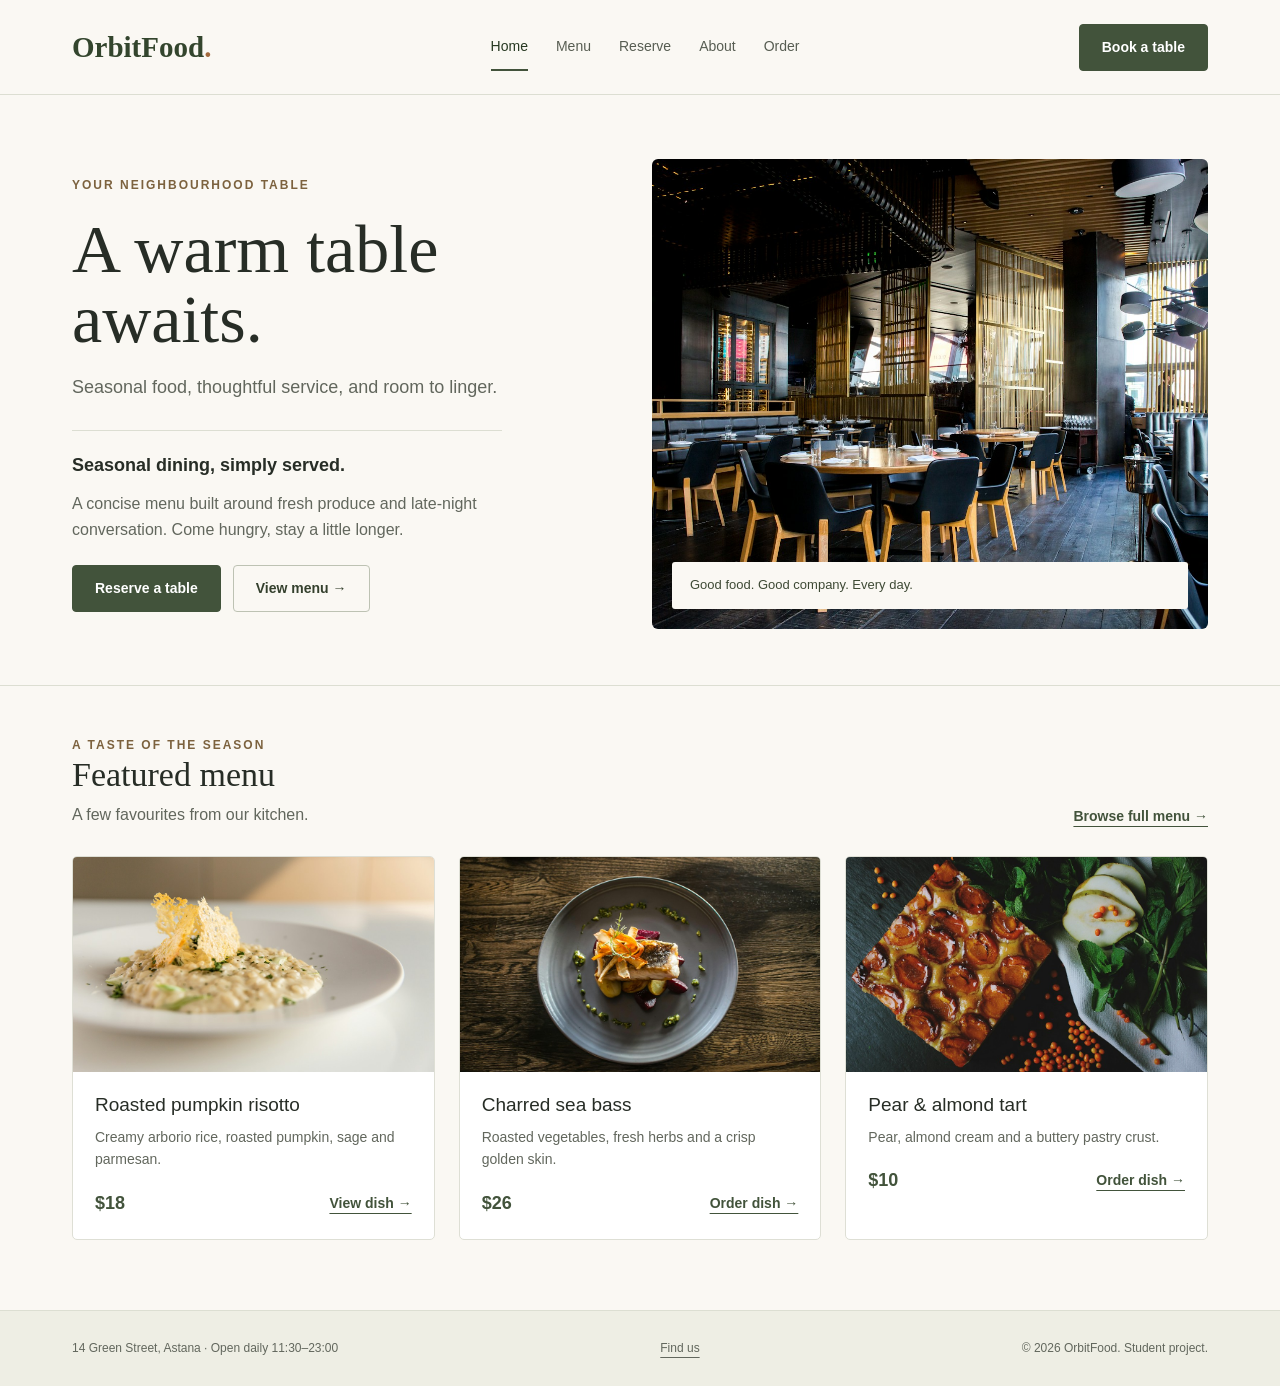
==== index.html @ df1f1b0f "Import OrbitFood endterm project and partner implementation plan" ====
<!DOCTYPE html>
<html lang="en">
<head>
    <meta charset="UTF-8">
    <meta name="viewport" content="width=device-width, initial-scale=1.0">
    <meta name="description" content="Seasonal dining, simply served at OrbitFood, a seasonal restaurant website made for the Web Technologies I midterm.">
    <title>Seasonal dining, simply served | OrbitFood</title>
    <link rel="stylesheet" href="bootstrap/bootstrap.css">
    <link rel="stylesheet" href="css/style.css">
</head>
<body>
    <a class="skip-link" href="#main">Skip to content</a>
    <header class="header">
        <nav class="container navigation" aria-label="Main navigation">
            <a class="logo" href="index.html">OrbitFood<span>.</span></a>
            <ul class="nav-list">
                <li><a href="index.html" class="active" aria-current="page">Home</a></li>
                <li><a href="menu.html">Menu</a></li>
                <li><a href="reservation.html">Reserve</a></li>
                <li><a href="about.html">About</a></li>
                <li><a href="order.html">Order</a></li>
            </ul>
            <a class="btn btn-dark" href="reservation.html">Book a table</a>
        </nav>
    </header>

    <main id="main">
        <section class="hero">
            <div class="container">
                <div class="row align-items-center gx-4 gy-5">
                    <div class="col-md-6">
                        <p class="eyebrow">Your neighbourhood table</p>
                        <h1 id="home-title">A warm table<br>awaits.</h1>
                        <p class="intro">Seasonal food, thoughtful service, and room to linger.</p>
                        <div class="hero-note">
                            <h2>Seasonal dining, simply served.</h2>
                            <p>A concise menu built around fresh produce and late-night conversation. Come hungry, stay a little longer.</p>
                            <div class="buttons">
                                <a class="btn btn-dark" href="reservation.html">Reserve a table</a>
                                <a class="btn btn-outline-dark" href="menu.html">View menu &rarr;</a>
                            </div>
                        </div>
                    </div>
                    <div class="col-md-6">
                        <figure class="hero-photo">
                            <img src="images/restaurant.jpg" alt="Warm restaurant interior with wooden tables and soft lighting" width="700" height="700">
                            <figcaption class="photo-label">Good food. Good company. Every day.</figcaption>
                        </figure>
                    </div>
                </div>
            </div>
        </section>
        <section class="section" id="featured">
            <div class="container">
                <div class="section-head">
                    <div>
                        <p class="eyebrow">A taste of the season</p>
                        <h2>Featured menu</h2>
                        <p>A few favourites from our kitchen.</p>
                    </div>
                    <a class="text-link" href="menu.html">Browse full menu &rarr;</a>
                </div>
                <div class="food-grid">
                    <article class="food-card" id="risotto">
                        <img src="images/risotto.jpg" alt="Creamy risotto served on a white plate" width="600" height="400" loading="lazy">
                        <div class="food-info">
                            <h3><a href="dish.html">Roasted pumpkin risotto</a></h3>
                            <p>Creamy arborio rice, roasted pumpkin, sage and parmesan.</p>
                            <div class="food-bottom">
                                <span class="price">$18</span>
                                <a class="text-link" href="dish.html">View dish &rarr;</a>
                            </div>
                        </div>
                    </article>
                    <article class="food-card" id="fish">
                        <img src="images/fish.jpg" alt="Sea bass with roasted vegetables on a grey plate" width="600" height="400" loading="lazy">
                        <div class="food-info">
                            <h3><a href="menu.html#fish">Charred sea bass</a></h3>
                            <p>Roasted vegetables, fresh herbs and a crisp golden skin.</p>
                            <div class="food-bottom">
                                <span class="price">$26</span>
                                <a class="text-link" href="order.html#fish-choice">Order dish &rarr;</a>
                            </div>
                        </div>
                    </article>
                    <article class="food-card" id="tart">
                        <img src="images/tart.jpg" alt="Fruit tart served with sliced pear and fresh mint" width="600" height="400" loading="lazy">
                        <div class="food-info">
                            <h3><a href="menu.html#tart">Pear &amp; almond tart</a></h3>
                            <p>Pear, almond cream and a buttery pastry crust.</p>
                            <div class="food-bottom">
                                <span class="price">$10</span>
                                <a class="text-link" href="order.html#tart-choice">Order dish &rarr;</a>
                            </div>
                        </div>
                    </article>
                </div>
            </div>
        </section>
    </main>

    <footer class="footer">
        <div class="container footer-content">
            <p>14 Green Street, Astana <span aria-hidden="true">&middot;</span> Open daily 11:30&ndash;23:00</p>
            <a href="about.html#location">Find us</a>
            <p>&copy; 2026 OrbitFood. Student project.</p>
        </div>
    </footer>
</body>
</html>
---- css/style.css ----
* {
    box-sizing: border-box;
}

html {
    scroll-behavior: smooth;
}

body {
    display: flex;
    flex-direction: column;
    min-height: 100vh;
    margin: 0;
    background-color: #faf8f3;
    color: #272d26;
    font-family: Arial, sans-serif;
    font-size: 16px;
    line-height: 1.6;
}

main {
    flex: 1;
}

img {
    display: block;
    max-width: 100%;
}

a {
    color: #42533b;
    text-underline-offset: 5px;
}

a:hover {
    color: #24331e;
}

a:focus-visible,
button:focus-visible,
input:focus-visible,
select:focus-visible,
textarea:focus-visible {
    outline: 3px solid #986737;
    outline-offset: 4px;
}

h1,
h2,
h3 {
    color: #272d26;
    line-height: 1.15;
}

h1,
h2 {
    font-family: Georgia, serif;
    font-weight: normal;
}

h1 {
    margin-bottom: 18px;
    font-size: 54px;
}

h2 {
    margin-bottom: 16px;
    font-size: 34px;
}

h3 {
    font-size: 19px;
}

p {
    color: #62675d;
}

.container {
    max-width: 1160px;
}

.header {
    border-bottom: 1px solid #dcded2;
    background-color: #faf8f3;
}

.navigation {
    display: flex;
    align-items: center;
    justify-content: space-between;
    gap: 24px;
    min-height: 94px;
}

.logo {
    color: #33452d;
    font-family: Georgia, serif;
    font-size: 29px;
    font-weight: bold;
    text-decoration: none;
}

.logo span {
    color: #a3693d;
}

.nav-list {
    display: flex;
    flex-wrap: wrap;
    justify-content: center;
    gap: 28px;
    margin: 0;
    padding: 0;
    list-style: none;
}

.nav-list a {
    display: block;
    padding: 12px 0;
    border-bottom: 2px solid transparent;
    color: #575d52;
    font-size: 14px;
    text-decoration: none;
}

.nav-list a:hover,
.nav-list a.active {
    border-bottom-color: #42533b;
    color: #273922;
}

.btn {
    padding: 12px 22px;
    border-radius: 4px;
    font-size: 14px;
    font-weight: bold;
}

.btn-dark {
    border-color: #42533b;
    background-color: #42533b;
    color: #ffffff;
}

.btn-dark:hover,
.btn-dark:focus-visible {
    border-color: #2b3926;
    background-color: #2b3926;
    color: #ffffff;
}

.btn-outline-dark {
    border-color: #bdc2b3;
    color: #34402d;
}

.btn-outline-dark:hover {
    border-color: #42533b;
    background-color: #42533b;
    color: #ffffff;
}

.hero {
    padding: 64px 0 56px;
}

.eyebrow {
    margin-bottom: 18px;
    color: #7c623e;
    font-size: 12px;
    font-weight: bold;
    letter-spacing: 2px;
    text-transform: uppercase;
}

#home-title {
    max-width: 480px;
    font-size: 68px;
    line-height: 1.04;
}

.intro {
    max-width: 440px;
    font-size: 18px;
}

.hero-note {
    max-width: 430px;
    margin-top: 28px;
    padding-top: 24px;
    border-top: 1px solid #dcded2;
}

.hero-note h2 {
    font-family: Arial, sans-serif;
    font-size: 18px;
    font-weight: bold;
}

.buttons {
    display: flex;
    flex-wrap: wrap;
    gap: 12px;
    margin-top: 22px;
}

.hero-photo {
    position: relative;
    margin: 0;
}

.hero-photo img {
    width: 100%;
    height: 470px;
    border-radius: 6px;
    object-fit: cover;
}

.photo-label {
    position: absolute;
    right: 20px;
    bottom: 20px;
    left: 20px;
    padding: 13px 18px;
    border-radius: 3px;
    background-color: #faf8f3;
    color: #3e4a35;
    font-size: 13px;
}

.section {
    padding: 50px 0;
    border-top: 1px solid #dcded2;
}

.section-head {
    display: flex;
    align-items: flex-end;
    justify-content: space-between;
    gap: 24px;
    margin-bottom: 28px;
}

.section-head h2 {
    margin-bottom: 8px;
}

.section-head p {
    margin-bottom: 0;
}

.text-link {
    font-size: 14px;
    font-weight: bold;
}

.food-grid {
    display: grid;
    grid-template-columns: repeat(3, 1fr);
    gap: 24px;
}

.food-card {
    overflow: hidden;
    border: 1px solid #dedfd5;
    border-radius: 5px;
    background-color: #ffffff;
}

.food-card img {
    width: 100%;
    height: 215px;
    object-fit: cover;
}

.food-info {
    padding: 22px;
}

.food-info h3 {
    margin-bottom: 10px;
}

.food-info h3 a {
    color: inherit;
    text-decoration: none;
}

.food-info h3 a:hover {
    text-decoration: underline;
}

.food-info p {
    margin-bottom: 18px;
    font-size: 14px;
}

.food-bottom {
    display: flex;
    align-items: center;
    justify-content: space-between;
    gap: 12px;
}

.price {
    color: #42533b;
    font-size: 18px;
    font-weight: bold;
}

.page-top {
    padding: 46px 0 30px;
}

.page-top p:last-child {
    margin-bottom: 0;
}

.page-content {
    padding-bottom: 60px;
}

.panel {
    height: 100%;
    padding: 30px;
    border: 1px solid #dedfd5;
    border-radius: 5px;
    background-color: #ffffff;
}

.panel h2 {
    font-size: 28px;
}

.side-panel {
    background-color: #eeeee4;
}

.side-panel h3 {
    margin-top: 26px;
    font-size: 16px;
}

.side-panel p,
.side-panel li {
    font-size: 14px;
}

.page-photo {
    width: 100%;
    height: 390px;
    border-radius: 5px;
    object-fit: cover;
}

.crumbs {
    display: flex;
    gap: 12px;
    margin: 0 0 22px;
    padding: 0;
    color: #676c61;
    font-size: 13px;
    list-style: none;
}

.tag {
    display: inline-block;
    margin: 0 6px 10px 0;
    padding: 4px 10px;
    border-radius: 3px;
    background-color: #eeeee4;
    color: #4e5945;
    font-size: 12px;
}

.details-list {
    padding-left: 20px;
    color: #62675d;
}

.category-links {
    display: flex;
    flex-wrap: wrap;
    gap: 10px;
    margin: 22px 0 30px;
}

.menu-section {
    margin-bottom: 44px;
    scroll-margin-top: 24px;
}

.menu-section h2 {
    margin-bottom: 22px;
}

.menu-section .food-grid {
    grid-template-columns: 1fr;
}

.menu-section .food-card {
    display: grid;
    grid-template-columns: 230px 1fr;
}

.menu-section .food-card img {
    height: 210px;
}

img[src="images/toast.jpg"] {
    object-position: center 75%;
}

.form-label {
    margin-bottom: 8px;
    color: #394333;
    font-size: 14px;
    font-weight: bold;
}

.form-control,
.form-select {
    min-height: 47px;
    border-color: #c9cebf;
    border-radius: 3px;
    background-color: #fcfcf8;
    color: #394333;
    font-size: 15px;
}

.form-control:focus,
.form-select:focus {
    border-color: #42533b;
    background-color: #ffffff;
    box-shadow: none;
}

textarea.form-control {
    min-height: 100px;
}

.small-note {
    margin-top: 16px;
    margin-bottom: 0;
    font-size: 13px;
}

.hours {
    margin-bottom: 0;
    font-size: 14px;
}

.hours caption {
    padding-top: 0;
    caption-side: top;
    color: #62675d;
}

.hours th,
.hours td {
    padding: 13px 10px;
    border-color: #dedfd5;
    background-color: transparent;
    color: #394333;
}

.location {
    display: flex;
    flex-direction: column;
    justify-content: center;
    height: 100%;
    padding: 40px;
    border-radius: 5px;
    background-color: #e8eadf;
}

.location address {
    margin-bottom: 20px;
    color: #525e47;
    font-style: normal;
}

.location .btn {
    align-self: flex-start;
}

.order-list {
    margin: 0;
    padding: 0;
    border: 0;
}

.order-list legend {
    margin-bottom: 20px;
    font-family: Georgia, serif;
    font-size: 28px;
}

.order-item {
    display: flex;
    align-items: center;
    gap: 18px;
    margin-bottom: 14px;
    padding: 16px;
    border: 1px solid #dedfd5;
    border-radius: 5px;
    background-color: #ffffff;
}

.order-item img {
    width: 88px;
    height: 88px;
    border-radius: 3px;
    object-fit: cover;
}

.order-item label {
    flex: 1;
    cursor: pointer;
}

.order-item strong,
.order-item small {
    display: block;
}

.order-item small {
    margin: 5px 0;
    color: #62675d;
}

.order-item input {
    width: 22px;
    height: 22px;
    accent-color: #42533b;
    cursor: pointer;
}

.order-item input:checked + label strong {
    color: #4b662f;
    text-decoration: underline;
    text-underline-offset: 4px;
}

.result {
    max-width: 700px;
    margin: 65px auto;
    padding: 45px;
    border: 1px solid #dedfd5;
    border-radius: 5px;
    background-color: #ffffff;
}

.result h1 {
    font-size: 42px;
}

.footer {
    margin-top: 20px;
    padding: 28px 0;
    border-top: 1px solid #dcded2;
    background-color: #eeeee4;
}

.footer-content {
    display: flex;
    flex-wrap: wrap;
    align-items: center;
    justify-content: space-between;
    gap: 15px;
}

.footer p,
.footer a {
    margin: 0;
    color: #62675d;
    font-size: 12px;
}

.skip-link {
    position: absolute;
    top: -70px;
    left: 12px;
    z-index: 10;
    padding: 12px 18px;
    background-color: #ffffff;
}

.skip-link:focus {
    top: 12px;
}

@media (max-width: 991px) {
    .navigation {
        gap: 16px;
    }

    .nav-list {
        gap: 18px;
    }

    #home-title {
        font-size: 54px;
    }

    .hero-photo img {
        height: 440px;
    }

    .food-grid {
        grid-template-columns: repeat(2, 1fr);
    }

    .page-photo {
        height: 360px;
    }
}

@media (max-width: 767px) {
    .navigation {
        flex-wrap: wrap;
        padding-top: 16px;
        padding-bottom: 12px;
    }

    .nav-list {
        order: 3;
        width: 100%;
        justify-content: space-between;
        gap: 10px;
    }

    .hero {
        padding-top: 35px;
    }

    h1,
    #home-title {
        font-size: 46px;
    }

    .hero-photo img {
        height: 340px;
    }

    .hero-note,
    .intro {
        max-width: none;
    }

    .section-head {
        align-items: flex-start;
        flex-direction: column;
        gap: 12px;
    }

    .food-grid {
        grid-template-columns: 1fr;
    }

    .food-card img {
        height: 260px;
    }

    .menu-section .food-card {
        grid-template-columns: 1fr;
    }

    .menu-section .food-card img {
        height: 240px;
    }

    .panel,
    .location,
    .result {
        padding: 24px;
    }

    .order-item {
        gap: 12px;
        padding: 12px;
    }

    .order-item img {
        width: 62px;
        height: 75px;
    }

    .order-item small {
        font-size: 12px;
    }

    .footer-content {
        flex-direction: column;
        align-items: flex-start;
    }
}

/* Endterm menu controls reuse the existing restaurant palette and grid. */
.menu-tools { height: auto; margin-bottom: 32px; }
.menu-actions { display: flex; flex-wrap: wrap; align-items: center; gap: 16px; }
.menu-actions label { color: #394333; }
.menu-actions input { accent-color: #42533b; }
.favorite-button { margin-top: 18px; }
.favorite-button[aria-pressed="true"] { background: #eeeee4; border-color: #42533b; }
#menu-results { padding-top: 8px; }
[hidden] { display: none !important; }
@media (max-width: 767px) {
    .menu-tools { padding: 20px; }
    .menu-actions { align-items: stretch; flex-direction: column; }
}
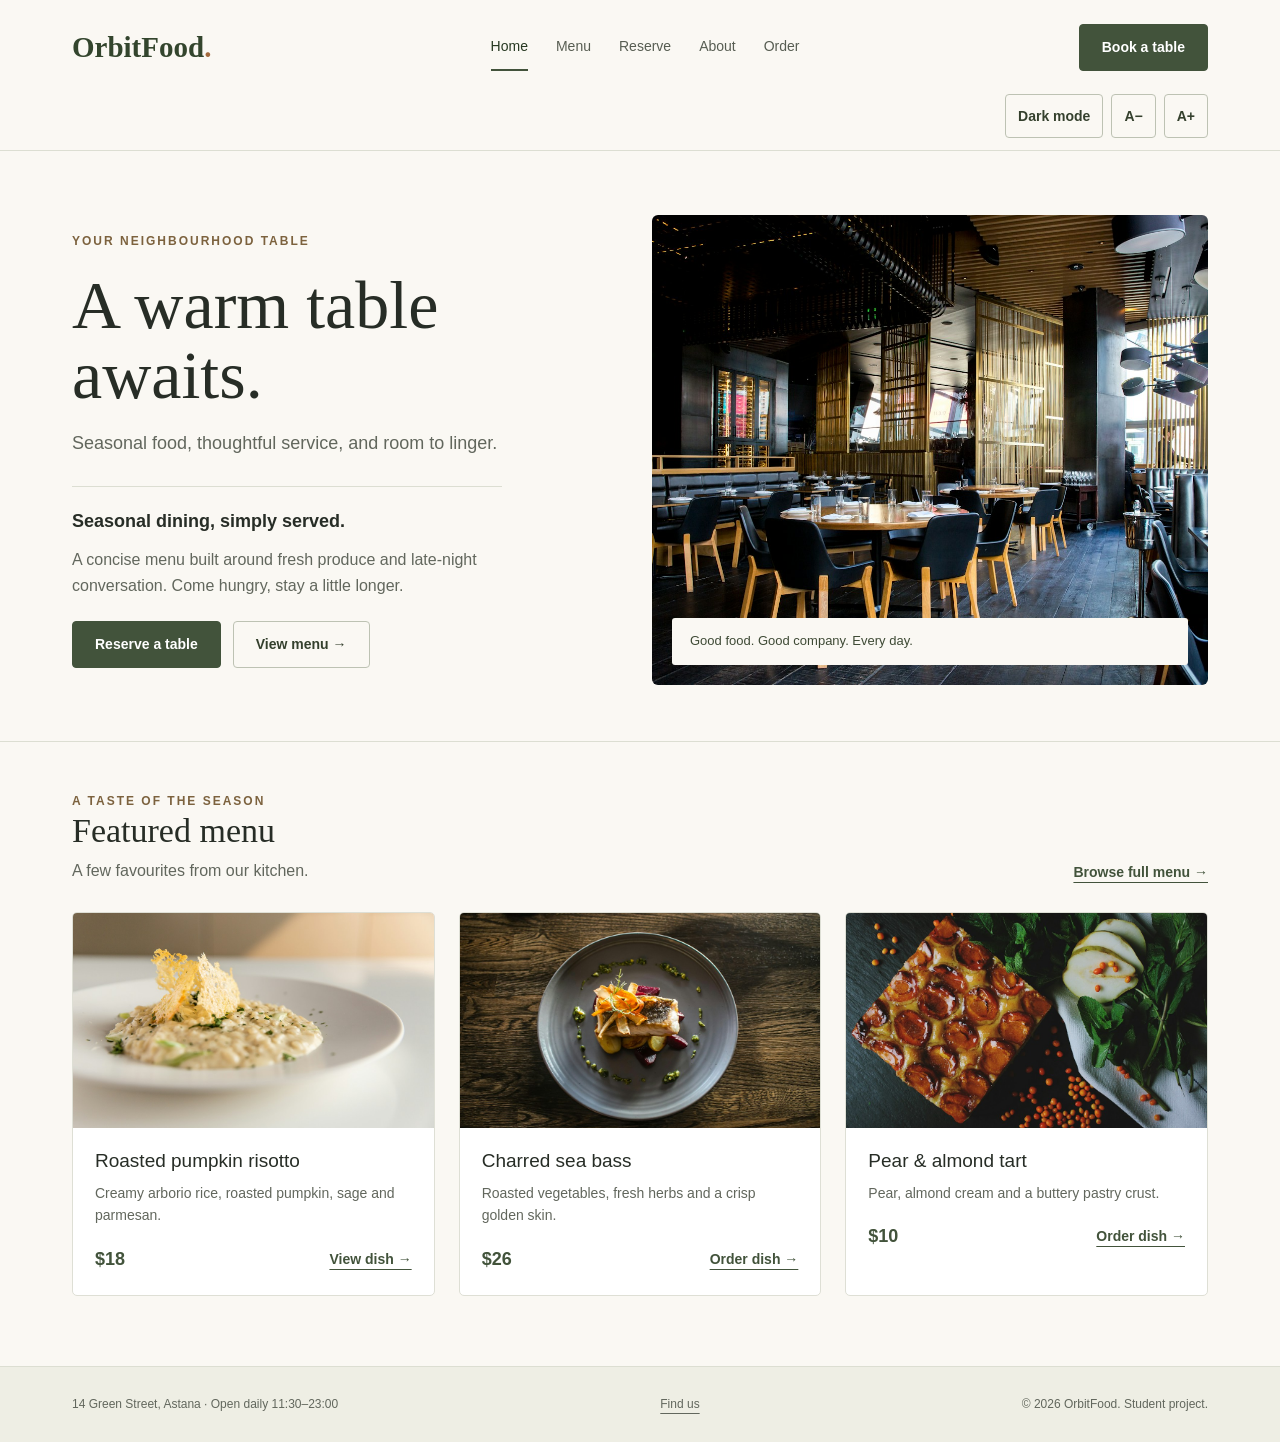
==== commit 469c7f9c: "Добавлены тёмная тема и настройка размера текста Переключатель темы и кнопки изменения размера текст" ====
--- a/index.html
+++ b/index.html
@@ -5,8 +5,12 @@
     <meta name="viewport" content="width=device-width, initial-scale=1.0">
     <meta name="description" content="Seasonal dining, simply served at OrbitFood, a seasonal restaurant website made for the Web Technologies I midterm.">
     <title>Seasonal dining, simply served | OrbitFood</title>
+    <script src="js/storage-service.js"></script>
+    <script src="js/preferences.js"></script>
     <link rel="stylesheet" href="bootstrap/bootstrap.css">
     <link rel="stylesheet" href="css/style.css">
+    <script src="js/menu-data.js" defer></script>
+    <script src="js/dish-history.js" defer></script>
 </head>
 <body>
     <a class="skip-link" href="#main">Skip to content</a>
@@ -22,6 +26,12 @@
             </ul>
             <a class="btn btn-dark" href="reservation.html">Book a table</a>
         </nav>
+        <div class="container display-preferences" id="display-preferences" role="group" aria-label="Display preferences" hidden>
+            <button class="btn btn-outline-dark" id="theme-toggle" type="button" aria-pressed="false">Dark mode</button>
+            <button class="btn btn-outline-dark" id="font-decrease" type="button" aria-label="Decrease text size">A&minus;</button>
+            <button class="btn btn-outline-dark" id="font-increase" type="button" aria-label="Increase text size">A+</button>
+            <span class="visually-hidden" id="font-status" role="status"></span>
+        </div>
     </header>
 
     <main id="main">
@@ -64,18 +74,18 @@
                     <article class="food-card" id="risotto">
                         <img src="images/risotto.jpg" alt="Creamy risotto served on a white plate" width="600" height="400" loading="lazy">
                         <div class="food-info">
-                            <h3><a href="dish.html">Roasted pumpkin risotto</a></h3>
+                            <h3><a href="dish.html?id=risotto">Roasted pumpkin risotto</a></h3>
                             <p>Creamy arborio rice, roasted pumpkin, sage and parmesan.</p>
                             <div class="food-bottom">
                                 <span class="price">$18</span>
-                                <a class="text-link" href="dish.html">View dish &rarr;</a>
+                                <a class="text-link" href="dish.html?id=risotto">View dish &rarr;</a>
                             </div>
                         </div>
                     </article>
                     <article class="food-card" id="fish">
                         <img src="images/fish.jpg" alt="Sea bass with roasted vegetables on a grey plate" width="600" height="400" loading="lazy">
                         <div class="food-info">
-                            <h3><a href="menu.html#fish">Charred sea bass</a></h3>
+                            <h3><a href="dish.html?id=fish">Charred sea bass</a></h3>
                             <p>Roasted vegetables, fresh herbs and a crisp golden skin.</p>
                             <div class="food-bottom">
                                 <span class="price">$26</span>
@@ -86,7 +96,7 @@
                     <article class="food-card" id="tart">
                         <img src="images/tart.jpg" alt="Fruit tart served with sliced pear and fresh mint" width="600" height="400" loading="lazy">
                         <div class="food-info">
-                            <h3><a href="menu.html#tart">Pear &amp; almond tart</a></h3>
+                            <h3><a href="dish.html?id=tart">Pear &amp; almond tart</a></h3>
                             <p>Pear, almond cream and a buttery pastry crust.</p>
                             <div class="food-bottom">
                                 <span class="price">$10</span>
@@ -97,6 +107,16 @@
                 </div>
             </div>
         </section>
+        <section class="section" id="recent-dishes" aria-labelledby="recent-heading" hidden>
+            <div class="container">
+                <div class="section-head">
+                    <h2 id="recent-heading">Recently viewed</h2>
+                    <button class="btn btn-outline-dark" id="clear-recent" type="button">Clear history</button>
+                </div>
+                <div class="food-grid" id="recent-list"></div>
+            </div>
+        </section>
+        <p class="visually-hidden" id="recent-status" role="status"></p>
     </main>
 
     <footer class="footer">
--- a/css/style.css
+++ b/css/style.css
@@ -1,3 +1,67 @@
+:root {
+    --page-bg: #faf8f3;
+    --surface-bg: #ffffff;
+    --subtle-bg: #eeeee4;
+    --location-bg: #e8eadf;
+    --input-bg: #fcfcf8;
+    --ink: #272d26;
+    --muted-ink: #62675d;
+    --field-ink: #394333;
+    --link-ink: #42533b;
+    --link-hover: #24331e;
+    --logo-ink: #33452d;
+    --logo-accent: #a3693d;
+    --eyebrow-ink: #7c623e;
+    --nav-ink: #575d52;
+    --nav-active: #273922;
+    --outline-ink: #34402d;
+    --caption-ink: #3e4a35;
+    --crumb-ink: #676c61;
+    --tag-ink: #4e5945;
+    --address-ink: #525e47;
+    --selected-ink: #4b662f;
+    --divider: #dcded2;
+    --card-border: #dedfd5;
+    --field-border: #c9cebf;
+    --button-border: #bdc2b3;
+    --focus-ring: #986737;
+    --action-bg: #42533b;
+    --action-hover: #2b3926;
+    --action-ink: #ffffff;
+}
+
+:root[data-bs-theme="dark"] {
+    --page-bg: #191d19;
+    --surface-bg: #222922;
+    --subtle-bg: #2b342a;
+    --location-bg: #303c2d;
+    --input-bg: #1b211b;
+    --ink: #eff2e9;
+    --muted-ink: #c1cbb9;
+    --field-ink: #e0e8d9;
+    --link-ink: #b9d5a8;
+    --link-hover: #e1f3d4;
+    --logo-ink: #e1efda;
+    --logo-accent: #e7ad7b;
+    --eyebrow-ink: #e1ba8e;
+    --nav-ink: #c5cfbe;
+    --nav-active: #e1f3d4;
+    --outline-ink: #d9e8d0;
+    --caption-ink: #dbe6d4;
+    --crumb-ink: #c1cbb9;
+    --tag-ink: #c1cbb9;
+    --address-ink: #cbd8c3;
+    --selected-ink: #c3dea9;
+    --divider: #444f42;
+    --card-border: #444f42;
+    --field-border: #788570;
+    --button-border: #788570;
+    --focus-ring: #f3bb83;
+    --action-bg: #b9d5a8;
+    --action-hover: #d0e5c3;
+    --action-ink: #1b2816;
+}
+
 * {
     box-sizing: border-box;
 }
@@ -11,10 +75,10 @@
     flex-direction: column;
     min-height: 100vh;
     margin: 0;
-    background-color: #faf8f3;
-    color: #272d26;
+    background-color: var(--page-bg);
+    color: var(--ink);
     font-family: Arial, sans-serif;
-    font-size: 16px;
+    font-size: 1rem;
     line-height: 1.6;
 }
 
@@ -28,16 +92,17 @@
 }
 
 a {
-    color: #42533b;
+    color: var(--link-ink);
     text-underline-offset: 5px;
 }
 
 a:hover {
-    color: #24331e;
+    color: var(--link-hover);
 }
 
 a:focus-visible,
 button:focus-visible,
+.btn:focus-visible,
 input:focus-visible,
 select:focus-visible,
 textarea:focus-visible {
@@ -48,7 +113,7 @@
 h1,
 h2,
 h3 {
-    color: #272d26;
+    color: var(--ink);
     line-height: 1.15;
 }
 
@@ -60,20 +125,20 @@
 
 h1 {
     margin-bottom: 18px;
-    font-size: 54px;
+    font-size: 3.375rem;
 }
 
 h2 {
     margin-bottom: 16px;
-    font-size: 34px;
+    font-size: 2.125rem;
 }
 
 h3 {
-    font-size: 19px;
+    font-size: 1.1875rem;
 }
 
 p {
-    color: #62675d;
+    color: var(--muted-ink);
 }
 
 .container {
@@ -82,7 +147,7 @@
 
 .header {
     border-bottom: 1px solid #dcded2;
-    background-color: #faf8f3;
+    background-color: var(--page-bg);
 }
 
 .navigation {
@@ -93,16 +158,51 @@
     min-height: 94px;
 }
 
+.display-preferences {
+    display: flex;
+    flex-wrap: wrap;
+    justify-content: flex-end;
+    gap: 8px;
+    padding-bottom: 12px;
+}
+
+.display-preferences .btn {
+    min-width: 44px;
+    min-height: 44px;
+    padding: 6px 12px;
+}
+
+.display-preferences [aria-disabled="true"] {
+    opacity: .65;
+    cursor: default;
+}
+
+.display-preferences [aria-pressed="true"] {
+    background-color: var(--action-bg);
+    border-color: var(--action-bg);
+    color: var(--action-ink);
+}
+
+:root[data-bs-theme="dark"] .text-danger {
+    --bs-danger-rgb: 255, 172, 172;
+}
+
+.recipe-open {
+    --bs-btn-color: var(--link-ink);
+    --bs-btn-hover-color: var(--link-hover);
+    --bs-btn-active-color: var(--link-hover);
+}
+
 .logo {
-    color: #33452d;
+    color: var(--logo-ink);
     font-family: Georgia, serif;
-    font-size: 29px;
+    font-size: 1.8125rem;
     font-weight: bold;
     text-decoration: none;
 }
 
 .logo span {
-    color: #a3693d;
+    color: var(--logo-accent);
 }
 
 .nav-list {
@@ -119,46 +219,49 @@
     display: block;
     padding: 12px 0;
     border-bottom: 2px solid transparent;
-    color: #575d52;
-    font-size: 14px;
+    color: var(--nav-ink);
+    font-size: 0.875rem;
     text-decoration: none;
 }
 
 .nav-list a:hover,
 .nav-list a.active {
-    border-bottom-color: #42533b;
-    color: #273922;
+    border-bottom-color: var(--link-ink);
+    color: var(--nav-active);
 }
 
 .btn {
     padding: 12px 22px;
     border-radius: 4px;
-    font-size: 14px;
+    font-size: 0.875rem;
     font-weight: bold;
 }
 
 .btn-dark {
-    border-color: #42533b;
-    background-color: #42533b;
-    color: #ffffff;
+    border-color: var(--action-bg);
+    background-color: var(--action-bg);
+    color: var(--action-ink);
 }
 
 .btn-dark:hover,
-.btn-dark:focus-visible {
-    border-color: #2b3926;
-    background-color: #2b3926;
-    color: #ffffff;
+.btn-dark:focus-visible,
+.btn-dark:active {
+    border-color: var(--action-hover);
+    background-color: var(--action-hover);
+    color: var(--action-ink);
 }
 
 .btn-outline-dark {
-    border-color: #bdc2b3;
-    color: #34402d;
-}
-
-.btn-outline-dark:hover {
-    border-color: #42533b;
-    background-color: #42533b;
-    color: #ffffff;
+    border-color: var(--button-border);
+    color: var(--outline-ink);
+}
+
+.btn-outline-dark:hover,
+.btn-outline-dark:active,
+.btn-outline-dark.active {
+    border-color: var(--action-bg);
+    background-color: var(--action-bg);
+    color: var(--action-ink);
 }
 
 .hero {
@@ -167,8 +270,8 @@
 
 .eyebrow {
     margin-bottom: 18px;
-    color: #7c623e;
-    font-size: 12px;
+    color: var(--eyebrow-ink);
+    font-size: 0.75rem;
     font-weight: bold;
     letter-spacing: 2px;
     text-transform: uppercase;
@@ -176,13 +279,13 @@
 
 #home-title {
     max-width: 480px;
-    font-size: 68px;
+    font-size: 4.25rem;
     line-height: 1.04;
 }
 
 .intro {
     max-width: 440px;
-    font-size: 18px;
+    font-size: 1.125rem;
 }
 
 .hero-note {
@@ -194,7 +297,7 @@
 
 .hero-note h2 {
     font-family: Arial, sans-serif;
-    font-size: 18px;
+    font-size: 1.125rem;
     font-weight: bold;
 }
 
@@ -224,9 +327,9 @@
     left: 20px;
     padding: 13px 18px;
     border-radius: 3px;
-    background-color: #faf8f3;
-    color: #3e4a35;
-    font-size: 13px;
+    background-color: var(--page-bg);
+    color: var(--caption-ink);
+    font-size: 0.8125rem;
 }
 
 .section {
@@ -251,21 +354,25 @@
 }
 
 .text-link {
-    font-size: 14px;
+    font-size: 0.875rem;
     font-weight: bold;
 }
 
 .food-grid {
     display: grid;
-    grid-template-columns: repeat(3, 1fr);
+    grid-template-columns: repeat(3, minmax(0, 1fr));
     gap: 24px;
+}
+
+.recipe-instructions {
+    white-space: pre-line;
 }
 
 .food-card {
     overflow: hidden;
     border: 1px solid #dedfd5;
     border-radius: 5px;
-    background-color: #ffffff;
+    background-color: var(--surface-bg);
 }
 
 .food-card img {
@@ -293,7 +400,7 @@
 
 .food-info p {
     margin-bottom: 18px;
-    font-size: 14px;
+    font-size: 0.875rem;
 }
 
 .food-bottom {
@@ -304,8 +411,8 @@
 }
 
 .price {
-    color: #42533b;
-    font-size: 18px;
+    color: var(--link-ink);
+    font-size: 1.125rem;
     font-weight: bold;
 }
 
@@ -326,25 +433,25 @@
     padding: 30px;
     border: 1px solid #dedfd5;
     border-radius: 5px;
-    background-color: #ffffff;
+    background-color: var(--surface-bg);
 }
 
 .panel h2 {
-    font-size: 28px;
+    font-size: 1.75rem;
 }
 
 .side-panel {
-    background-color: #eeeee4;
+    background-color: var(--subtle-bg);
 }
 
 .side-panel h3 {
     margin-top: 26px;
-    font-size: 16px;
+    font-size: 1rem;
 }
 
 .side-panel p,
 .side-panel li {
-    font-size: 14px;
+    font-size: 0.875rem;
 }
 
 .page-photo {
@@ -359,8 +466,8 @@
     gap: 12px;
     margin: 0 0 22px;
     padding: 0;
-    color: #676c61;
-    font-size: 13px;
+    color: var(--crumb-ink);
+    font-size: 0.8125rem;
     list-style: none;
 }
 
@@ -369,14 +476,14 @@
     margin: 0 6px 10px 0;
     padding: 4px 10px;
     border-radius: 3px;
-    background-color: #eeeee4;
-    color: #4e5945;
-    font-size: 12px;
+    background-color: var(--subtle-bg);
+    color: var(--tag-ink);
+    font-size: 0.75rem;
 }
 
 .details-list {
     padding-left: 20px;
-    color: #62675d;
+    color: var(--muted-ink);
 }
 
 .category-links {
@@ -414,25 +521,26 @@
 
 .form-label {
     margin-bottom: 8px;
-    color: #394333;
-    font-size: 14px;
+    color: var(--field-ink);
+    font-size: 0.875rem;
     font-weight: bold;
 }
 
 .form-control,
 .form-select {
     min-height: 47px;
-    border-color: #c9cebf;
+    border-color: var(--field-border);
     border-radius: 3px;
-    background-color: #fcfcf8;
-    color: #394333;
-    font-size: 15px;
+    background-color: var(--input-bg);
+    color: var(--field-ink);
+    font-size: 0.9375rem;
 }
 
 .form-control:focus,
 .form-select:focus {
-    border-color: #42533b;
-    background-color: #ffffff;
+    border-color: var(--action-bg);
+    background-color: var(--surface-bg);
+    color: var(--field-ink);
     box-shadow: none;
 }
 
@@ -443,26 +551,26 @@
 .small-note {
     margin-top: 16px;
     margin-bottom: 0;
-    font-size: 13px;
+    font-size: 0.8125rem;
 }
 
 .hours {
     margin-bottom: 0;
-    font-size: 14px;
+    font-size: 0.875rem;
 }
 
 .hours caption {
     padding-top: 0;
     caption-side: top;
-    color: #62675d;
+    color: var(--muted-ink);
 }
 
 .hours th,
 .hours td {
     padding: 13px 10px;
-    border-color: #dedfd5;
+    border-color: var(--card-border);
     background-color: transparent;
-    color: #394333;
+    color: var(--field-ink);
 }
 
 .location {
@@ -472,12 +580,12 @@
     height: 100%;
     padding: 40px;
     border-radius: 5px;
-    background-color: #e8eadf;
+    background-color: var(--location-bg);
 }
 
 .location address {
     margin-bottom: 20px;
-    color: #525e47;
+    color: var(--address-ink);
     font-style: normal;
 }
 
@@ -494,7 +602,7 @@
 .order-list legend {
     margin-bottom: 20px;
     font-family: Georgia, serif;
-    font-size: 28px;
+    font-size: 1.75rem;
 }
 
 .order-item {
@@ -505,7 +613,7 @@
     padding: 16px;
     border: 1px solid #dedfd5;
     border-radius: 5px;
-    background-color: #ffffff;
+    background-color: var(--surface-bg);
 }
 
 .order-item img {
@@ -527,18 +635,18 @@
 
 .order-item small {
     margin: 5px 0;
-    color: #62675d;
+    color: var(--muted-ink);
 }
 
 .order-item input {
     width: 22px;
     height: 22px;
-    accent-color: #42533b;
+    accent-color: var(--action-bg);
     cursor: pointer;
 }
 
 .order-item input:checked + label strong {
-    color: #4b662f;
+    color: var(--selected-ink);
     text-decoration: underline;
     text-underline-offset: 4px;
 }
@@ -549,18 +657,18 @@
     padding: 45px;
     border: 1px solid #dedfd5;
     border-radius: 5px;
-    background-color: #ffffff;
+    background-color: var(--surface-bg);
 }
 
 .result h1 {
-    font-size: 42px;
+    font-size: 2.625rem;
 }
 
 .footer {
     margin-top: 20px;
     padding: 28px 0;
     border-top: 1px solid #dcded2;
-    background-color: #eeeee4;
+    background-color: var(--subtle-bg);
 }
 
 .footer-content {
@@ -574,8 +682,8 @@
 .footer p,
 .footer a {
     margin: 0;
-    color: #62675d;
-    font-size: 12px;
+    color: var(--muted-ink);
+    font-size: 0.75rem;
 }
 
 .skip-link {
@@ -584,7 +692,7 @@
     left: 12px;
     z-index: 10;
     padding: 12px 18px;
-    background-color: #ffffff;
+    background-color: var(--surface-bg);
 }
 
 .skip-link:focus {
@@ -601,7 +709,7 @@
     }
 
     #home-title {
-        font-size: 54px;
+        font-size: 3.375rem;
     }
 
     .hero-photo img {
@@ -609,7 +717,7 @@
     }
 
     .food-grid {
-        grid-template-columns: repeat(2, 1fr);
+        grid-template-columns: repeat(2, minmax(0, 1fr));
     }
 
     .page-photo {
@@ -625,7 +733,6 @@
     }
 
     .nav-list {
-        order: 3;
         width: 100%;
         justify-content: space-between;
         gap: 10px;
@@ -637,7 +744,7 @@
 
     h1,
     #home-title {
-        font-size: 46px;
+        font-size: 2.875rem;
     }
 
     .hero-photo img {
@@ -688,7 +795,7 @@
     }
 
     .order-item small {
-        font-size: 12px;
+        font-size: 0.75rem;
     }
 
     .footer-content {
@@ -700,12 +807,15 @@
 /* Endterm menu controls reuse the existing restaurant palette and grid. */
 .menu-tools { height: auto; margin-bottom: 32px; }
 .menu-actions { display: flex; flex-wrap: wrap; align-items: center; gap: 16px; }
-.menu-actions label { color: #394333; }
-.menu-actions input { accent-color: #42533b; }
+.menu-actions label { color: var(--field-ink); }
+.menu-actions input { accent-color: var(--action-bg); }
 .favorite-button { margin-top: 18px; }
-.favorite-button[aria-pressed="true"] { background: #eeeee4; border-color: #42533b; }
+.favorite-button[aria-pressed="true"] { background: var(--subtle-bg); border-color: var(--action-bg); }
 #menu-results { padding-top: 8px; }
 [hidden] { display: none !important; }
+.demo-fallback:not(:target) {
+    display: none;
+}
 @media (max-width: 767px) {
     .menu-tools { padding: 20px; }
     .menu-actions { align-items: stretch; flex-direction: column; }
